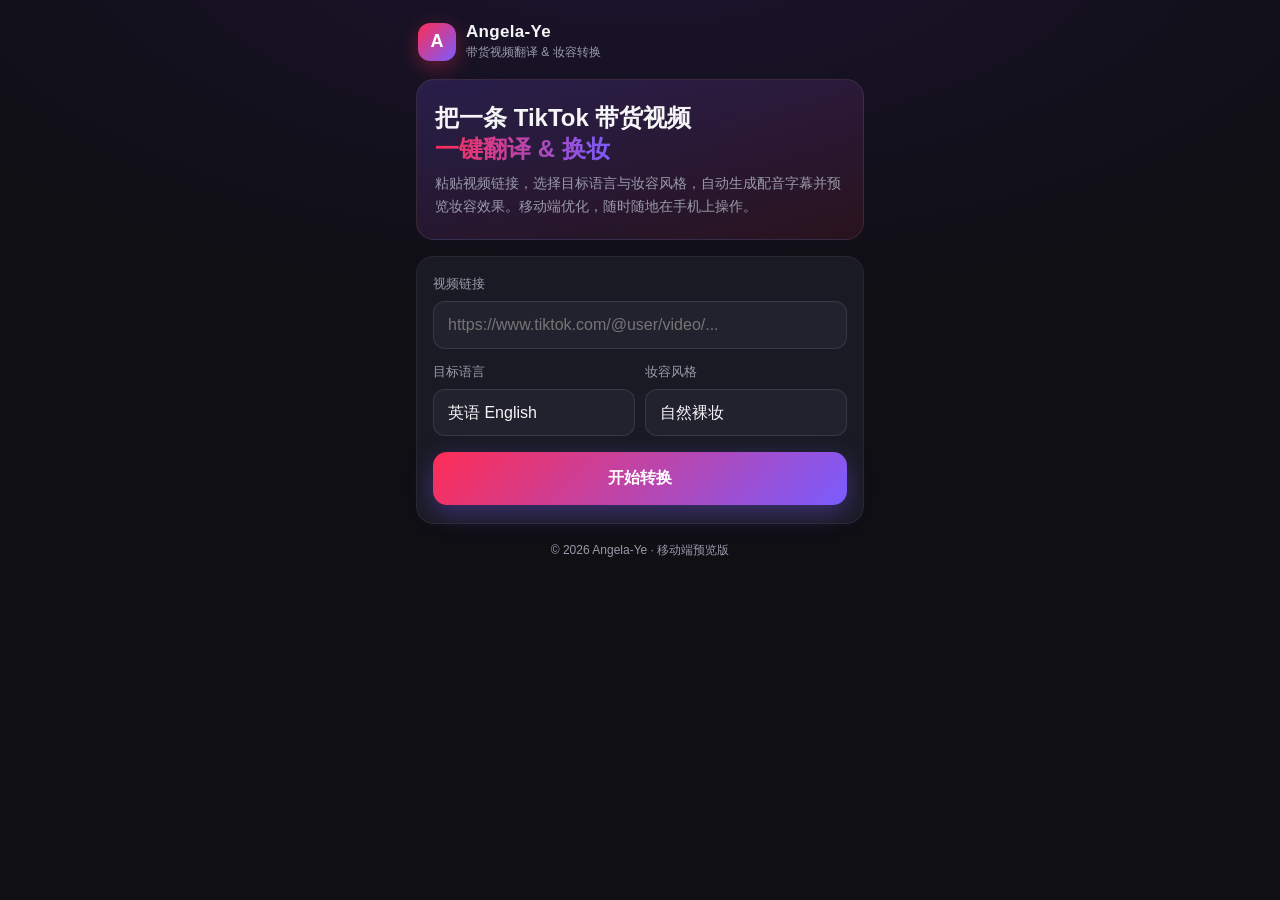
==== index.html @ 17f25f30 "Add mobile-first responsive web page for Angela-Ye Co-authored-by: Angela0922 <Angela0922@users.nore" ====
<!DOCTYPE html>
<html lang="zh-CN">
<head>
  <meta charset="UTF-8" />
  <meta name="viewport" content="width=device-width, initial-scale=1.0, viewport-fit=cover" />
  <meta name="theme-color" content="#0f0f14" />
  <title>Angela-Ye · 带货视频翻译 & 妆容转换</title>
  <style>
    :root {
      --bg: #0f0f14;
      --card: #1a1a24;
      --card-2: #22222f;
      --text: #f5f5f7;
      --muted: #9a9aab;
      --brand: #ff2d55;
      --brand-2: #7a5cff;
      --ok: #2ecc71;
      --radius: 18px;
    }
    * { box-sizing: border-box; -webkit-tap-highlight-color: transparent; }
    html, body { margin: 0; padding: 0; }
    body {
      font-family: -apple-system, BlinkMacSystemFont, "Segoe UI", "PingFang SC",
        "Hiragino Sans GB", "Microsoft YaHei", Roboto, Helvetica, Arial, sans-serif;
      background: radial-gradient(120% 80% at 50% -10%, #1d1430 0%, var(--bg) 55%);
      color: var(--text);
      min-height: 100dvh;
      -webkit-font-smoothing: antialiased;
    }
    .app {
      max-width: 480px;
      margin: 0 auto;
      padding: max(16px, env(safe-area-inset-top)) 16px calc(24px + env(safe-area-inset-bottom));
    }
    header.brand {
      display: flex;
      align-items: center;
      gap: 10px;
      padding: 6px 2px 18px;
    }
    .logo {
      width: 38px; height: 38px;
      border-radius: 12px;
      display: grid; place-items: center;
      font-weight: 800; font-size: 18px;
      color: #fff;
      background: linear-gradient(135deg, var(--brand), var(--brand-2));
      box-shadow: 0 6px 20px rgba(255,45,85,.35);
    }
    .brand h1 { font-size: 17px; margin: 0; letter-spacing: .3px; }
    .brand p { margin: 2px 0 0; font-size: 12px; color: var(--muted); }

    .hero {
      background: linear-gradient(160deg, rgba(122,92,255,.18), rgba(255,45,85,.10));
      border: 1px solid rgba(255,255,255,.08);
      border-radius: var(--radius);
      padding: 22px 18px;
      margin-bottom: 16px;
    }
    .hero h2 { font-size: 24px; line-height: 1.3; margin: 0 0 8px; }
    .hero h2 span { background: linear-gradient(90deg, var(--brand), var(--brand-2)); -webkit-background-clip: text; background-clip: text; color: transparent; }
    .hero p { margin: 0; color: var(--muted); font-size: 14px; line-height: 1.6; }

    .card {
      background: var(--card);
      border: 1px solid rgba(255,255,255,.06);
      border-radius: var(--radius);
      padding: 18px 16px;
      margin-bottom: 14px;
    }
    label { display: block; font-size: 13px; color: var(--muted); margin: 0 0 8px; }
    input[type="url"], select {
      width: 100%;
      background: var(--card-2);
      border: 1px solid rgba(255,255,255,.10);
      color: var(--text);
      border-radius: 12px;
      padding: 14px 14px;
      font-size: 16px; /* >=16px avoids iOS zoom-on-focus */
      outline: none;
      appearance: none;
    }
    input:focus, select:focus { border-color: var(--brand-2); }
    .row { display: flex; gap: 10px; margin-top: 14px; }
    .row > div { flex: 1; }

    button.cta {
      width: 100%;
      margin-top: 16px;
      border: none;
      border-radius: 14px;
      padding: 16px;
      font-size: 16px;
      font-weight: 700;
      color: #fff;
      background: linear-gradient(135deg, var(--brand), var(--brand-2));
      box-shadow: 0 8px 24px rgba(122,92,255,.35);
      cursor: pointer;
      transition: transform .08s ease, opacity .2s;
    }
    button.cta:active { transform: scale(.98); }
    button.cta:disabled { opacity: .6; cursor: not-allowed; }

    .result { display: none; }
    .result.show { display: block; animation: fade .35s ease; }
    @keyframes fade { from { opacity: 0; transform: translateY(6px); } to { opacity: 1; transform: none; } }

    .progress {
      height: 8px; border-radius: 8px; background: var(--card-2); overflow: hidden; margin: 4px 0 14px;
    }
    .progress > i { display: block; height: 100%; width: 0%; background: linear-gradient(90deg, var(--brand), var(--brand-2)); transition: width .2s; }

    .steps { list-style: none; margin: 0; padding: 0; }
    .steps li {
      display: flex; align-items: center; gap: 10px;
      padding: 10px 0; font-size: 14px; color: var(--muted);
      border-bottom: 1px solid rgba(255,255,255,.05);
    }
    .steps li:last-child { border-bottom: none; }
    .steps li .dot { width: 20px; height: 20px; border-radius: 50%; border: 2px solid var(--muted); flex: 0 0 auto; display: grid; place-items: center; font-size: 12px; }
    .steps li.done { color: var(--text); }
    .steps li.done .dot { border-color: var(--ok); background: var(--ok); color: #0f0f14; }

    .out {
      margin-top: 14px; background: var(--card-2); border-radius: 12px; padding: 14px;
      font-size: 14px; line-height: 1.7;
    }
    .out .lang-badge { display: inline-block; font-size: 12px; color: var(--brand-2); background: rgba(122,92,255,.15); padding: 2px 8px; border-radius: 999px; margin-bottom: 8px; }
    footer { text-align: center; color: var(--muted); font-size: 12px; margin-top: 18px; }
  </style>
</head>
<body>
  <main class="app">
    <header class="brand">
      <div class="logo">A</div>
      <div>
        <h1>Angela-Ye</h1>
        <p>带货视频翻译 &amp; 妆容转换</p>
      </div>
    </header>

    <section class="hero">
      <h2>把一条 TikTok 带货视频<br /><span>一键翻译 &amp; 换妆</span></h2>
      <p>粘贴视频链接，选择目标语言与妆容风格，自动生成配音字幕并预览妆容效果。移动端优化，随时随地在手机上操作。</p>
    </section>

    <section class="card">
      <label for="videoUrl">视频链接</label>
      <input id="videoUrl" type="url" inputmode="url" placeholder="https://www.tiktok.com/@user/video/..." />
      <div class="row">
        <div>
          <label for="lang">目标语言</label>
          <select id="lang">
            <option value="英语">英语 English</option>
            <option value="日语">日语 日本語</option>
            <option value="韩语">韩语 한국어</option>
            <option value="西班牙语">西班牙语 Español</option>
          </select>
        </div>
        <div>
          <label for="style">妆容风格</label>
          <select id="style">
            <option value="自然裸妆">自然裸妆</option>
            <option value="韩系清透">韩系清透</option>
            <option value="欧美浓妆">欧美浓妆</option>
            <option value="国风红唇">国风红唇</option>
          </select>
        </div>
      </div>
      <button class="cta" id="startBtn">开始转换</button>
    </section>

    <section class="card result" id="result">
      <div class="progress"><i id="bar"></i></div>
      <ul class="steps" id="steps">
        <li data-step><span class="dot"></span>提取音频与人脸</li>
        <li data-step><span class="dot"></span>语音识别与翻译</li>
        <li data-step><span class="dot"></span>生成目标语言配音字幕</li>
        <li data-step><span class="dot"></span>应用妆容转换并合成</li>
      </ul>
      <div class="out" id="out"></div>
    </section>

    <footer>© 2026 Angela-Ye · 移动端预览版</footer>
  </main>

  <script>
    const $ = (id) => document.getElementById(id);
    const startBtn = $("startBtn");
    const result = $("result");
    const steps = [...document.querySelectorAll("[data-step]")];
    const bar = $("bar");
    const out = $("out");

    function reset() {
      result.classList.remove("show");
      steps.forEach((s) => s.classList.remove("done"));
      bar.style.width = "0%";
      out.innerHTML = "";
    }

    startBtn.addEventListener("click", async () => {
      const url = $("videoUrl").value.trim() || "https://www.tiktok.com/@demo/video/123";
      const lang = $("lang").value;
      const style = $("style").value;

      reset();
      startBtn.disabled = true;
      startBtn.textContent = "转换中…";
      result.classList.add("show");

      for (let i = 0; i < steps.length; i++) {
        await new Promise((r) => setTimeout(r, 650));
        steps[i].classList.add("done");
        bar.style.width = Math.round(((i + 1) / steps.length) * 100) + "%";
      }

      out.innerHTML =
        '<span class="lang-badge">' + lang + " · " + style + "</span>" +
        "<div><strong>字幕预览：</strong>Hi everyone! Today I'm sharing my must-have beauty pick — swipe up to grab it now!</div>" +
        '<div style="margin-top:8px;color:var(--muted)">源链接：' + url + "</div>" +
        '<div style="margin-top:8px;color:var(--ok)">✓ 转换完成，可导出竖版 9:16 成片</div>';

      startBtn.disabled = false;
      startBtn.textContent = "重新转换";
    });
  </script>
</body>
</html>
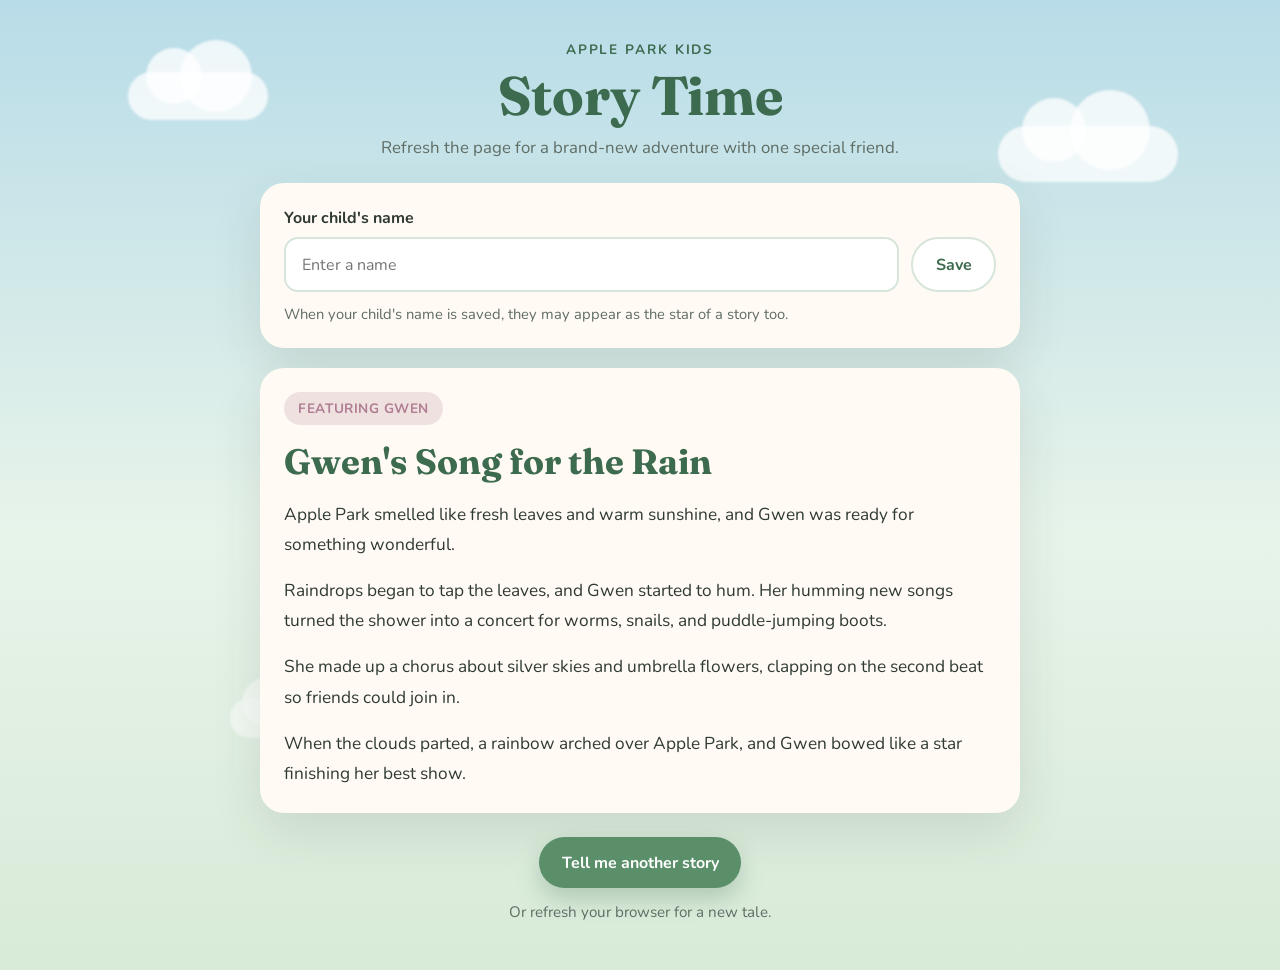
==== commit ab5f2261: "Add Apple Park Kids random story generator website Build a single-page site that generates a fresh s" ====
--- a/index.html
+++ b/index.html
@@ -1,229 +1,49 @@
 <!DOCTYPE html>
-<html lang="zh-CN">
+<html lang="en">
 <head>
-  <meta charset="UTF-8" />
-  <meta name="viewport" content="width=device-width, initial-scale=1.0, viewport-fit=cover" />
-  <meta name="theme-color" content="#0f0f14" />
-  <title>Angela-Ye · 带货视频翻译 & 妆容转换</title>
-  <style>
-    :root {
-      --bg: #0f0f14;
-      --card: #1a1a24;
-      --card-2: #22222f;
-      --text: #f5f5f7;
-      --muted: #9a9aab;
-      --brand: #ff2d55;
-      --brand-2: #7a5cff;
-      --ok: #2ecc71;
-      --radius: 18px;
-    }
-    * { box-sizing: border-box; -webkit-tap-highlight-color: transparent; }
-    html, body { margin: 0; padding: 0; }
-    body {
-      font-family: -apple-system, BlinkMacSystemFont, "Segoe UI", "PingFang SC",
-        "Hiragino Sans GB", "Microsoft YaHei", Roboto, Helvetica, Arial, sans-serif;
-      background: radial-gradient(120% 80% at 50% -10%, #1d1430 0%, var(--bg) 55%);
-      color: var(--text);
-      min-height: 100dvh;
-      -webkit-font-smoothing: antialiased;
-    }
-    .app {
-      max-width: 480px;
-      margin: 0 auto;
-      padding: max(16px, env(safe-area-inset-top)) 16px calc(24px + env(safe-area-inset-bottom));
-    }
-    header.brand {
-      display: flex;
-      align-items: center;
-      gap: 10px;
-      padding: 6px 2px 18px;
-    }
-    .logo {
-      width: 38px; height: 38px;
-      border-radius: 12px;
-      display: grid; place-items: center;
-      font-weight: 800; font-size: 18px;
-      color: #fff;
-      background: linear-gradient(135deg, var(--brand), var(--brand-2));
-      box-shadow: 0 6px 20px rgba(255,45,85,.35);
-    }
-    .brand h1 { font-size: 17px; margin: 0; letter-spacing: .3px; }
-    .brand p { margin: 2px 0 0; font-size: 12px; color: var(--muted); }
-
-    .hero {
-      background: linear-gradient(160deg, rgba(122,92,255,.18), rgba(255,45,85,.10));
-      border: 1px solid rgba(255,255,255,.08);
-      border-radius: var(--radius);
-      padding: 22px 18px;
-      margin-bottom: 16px;
-    }
-    .hero h2 { font-size: 24px; line-height: 1.3; margin: 0 0 8px; }
-    .hero h2 span { background: linear-gradient(90deg, var(--brand), var(--brand-2)); -webkit-background-clip: text; background-clip: text; color: transparent; }
-    .hero p { margin: 0; color: var(--muted); font-size: 14px; line-height: 1.6; }
-
-    .card {
-      background: var(--card);
-      border: 1px solid rgba(255,255,255,.06);
-      border-radius: var(--radius);
-      padding: 18px 16px;
-      margin-bottom: 14px;
-    }
-    label { display: block; font-size: 13px; color: var(--muted); margin: 0 0 8px; }
-    input[type="url"], select {
-      width: 100%;
-      background: var(--card-2);
-      border: 1px solid rgba(255,255,255,.10);
-      color: var(--text);
-      border-radius: 12px;
-      padding: 14px 14px;
-      font-size: 16px; /* >=16px avoids iOS zoom-on-focus */
-      outline: none;
-      appearance: none;
-    }
-    input:focus, select:focus { border-color: var(--brand-2); }
-    .row { display: flex; gap: 10px; margin-top: 14px; }
-    .row > div { flex: 1; }
-
-    button.cta {
-      width: 100%;
-      margin-top: 16px;
-      border: none;
-      border-radius: 14px;
-      padding: 16px;
-      font-size: 16px;
-      font-weight: 700;
-      color: #fff;
-      background: linear-gradient(135deg, var(--brand), var(--brand-2));
-      box-shadow: 0 8px 24px rgba(122,92,255,.35);
-      cursor: pointer;
-      transition: transform .08s ease, opacity .2s;
-    }
-    button.cta:active { transform: scale(.98); }
-    button.cta:disabled { opacity: .6; cursor: not-allowed; }
-
-    .result { display: none; }
-    .result.show { display: block; animation: fade .35s ease; }
-    @keyframes fade { from { opacity: 0; transform: translateY(6px); } to { opacity: 1; transform: none; } }
-
-    .progress {
-      height: 8px; border-radius: 8px; background: var(--card-2); overflow: hidden; margin: 4px 0 14px;
-    }
-    .progress > i { display: block; height: 100%; width: 0%; background: linear-gradient(90deg, var(--brand), var(--brand-2)); transition: width .2s; }
-
-    .steps { list-style: none; margin: 0; padding: 0; }
-    .steps li {
-      display: flex; align-items: center; gap: 10px;
-      padding: 10px 0; font-size: 14px; color: var(--muted);
-      border-bottom: 1px solid rgba(255,255,255,.05);
-    }
-    .steps li:last-child { border-bottom: none; }
-    .steps li .dot { width: 20px; height: 20px; border-radius: 50%; border: 2px solid var(--muted); flex: 0 0 auto; display: grid; place-items: center; font-size: 12px; }
-    .steps li.done { color: var(--text); }
-    .steps li.done .dot { border-color: var(--ok); background: var(--ok); color: #0f0f14; }
-
-    .out {
-      margin-top: 14px; background: var(--card-2); border-radius: 12px; padding: 14px;
-      font-size: 14px; line-height: 1.7;
-    }
-    .out .lang-badge { display: inline-block; font-size: 12px; color: var(--brand-2); background: rgba(122,92,255,.15); padding: 2px 8px; border-radius: 999px; margin-bottom: 8px; }
-    footer { text-align: center; color: var(--muted); font-size: 12px; margin-top: 18px; }
-  </style>
+  <meta charset="UTF-8">
+  <meta name="viewport" content="width=device-width, initial-scale=1.0">
+  <title>Apple Park Story Time</title>
+  <link rel="preconnect" href="https://fonts.googleapis.com">
+  <link rel="preconnect" href="https://fonts.gstatic.com" crossorigin>
+  <link href="https://fonts.googleapis.com/css2?family=Fraunces:opsz,wght@9..144,500;9..144,700&family=Nunito:wght@400;600;700&display=swap" rel="stylesheet">
+  <link rel="stylesheet" href="styles.css">
 </head>
 <body>
-  <main class="app">
-    <header class="brand">
-      <div class="logo">A</div>
-      <div>
-        <h1>Angela-Ye</h1>
-        <p>带货视频翻译 &amp; 妆容转换</p>
-      </div>
+  <div class="sky">
+    <div class="cloud cloud-1"></div>
+    <div class="cloud cloud-2"></div>
+    <div class="cloud cloud-3"></div>
+  </div>
+
+  <main class="page">
+    <header class="hero">
+      <p class="eyebrow">Apple Park Kids</p>
+      <h1>Story Time</h1>
+      <p class="subtitle">Refresh the page for a brand-new adventure with one special friend.</p>
     </header>
 
-    <section class="hero">
-      <h2>把一条 TikTok 带货视频<br /><span>一键翻译 &amp; 换妆</span></h2>
-      <p>粘贴视频链接，选择目标语言与妆容风格，自动生成配音字幕并预览妆容效果。移动端优化，随时随地在手机上操作。</p>
+    <section class="settings card">
+      <label for="child-name">Your child's name</label>
+      <div class="name-row">
+        <input id="child-name" type="text" placeholder="Enter a name" maxlength="24" autocomplete="off">
+        <button id="save-name" type="button">Save</button>
+      </div>
+      <p class="hint">When your child's name is saved, they may appear as the star of a story too.</p>
     </section>
 
-    <section class="card">
-      <label for="videoUrl">视频链接</label>
-      <input id="videoUrl" type="url" inputmode="url" placeholder="https://www.tiktok.com/@user/video/..." />
-      <div class="row">
-        <div>
-          <label for="lang">目标语言</label>
-          <select id="lang">
-            <option value="英语">英语 English</option>
-            <option value="日语">日语 日本語</option>
-            <option value="韩语">韩语 한국어</option>
-            <option value="西班牙语">西班牙语 Español</option>
-          </select>
-        </div>
-        <div>
-          <label for="style">妆容风格</label>
-          <select id="style">
-            <option value="自然裸妆">自然裸妆</option>
-            <option value="韩系清透">韩系清透</option>
-            <option value="欧美浓妆">欧美浓妆</option>
-            <option value="国风红唇">国风红唇</option>
-          </select>
-        </div>
-      </div>
-      <button class="cta" id="startBtn">开始转换</button>
-    </section>
+    <article id="story-card" class="card story-card" aria-live="polite">
+      <div class="character-badge" id="character-badge"></div>
+      <h2 id="story-title"></h2>
+      <div id="story-body" class="story-body"></div>
+    </article>
 
-    <section class="card result" id="result">
-      <div class="progress"><i id="bar"></i></div>
-      <ul class="steps" id="steps">
-        <li data-step><span class="dot"></span>提取音频与人脸</li>
-        <li data-step><span class="dot"></span>语音识别与翻译</li>
-        <li data-step><span class="dot"></span>生成目标语言配音字幕</li>
-        <li data-step><span class="dot"></span>应用妆容转换并合成</li>
-      </ul>
-      <div class="out" id="out"></div>
-    </section>
-
-    <footer>© 2026 Angela-Ye · 移动端预览版</footer>
+    <footer class="footer">
+      <button id="refresh-btn" type="button">Tell me another story</button>
+      <p class="footer-note">Or refresh your browser for a new tale.</p>
+    </footer>
   </main>
 
-  <script>
-    const $ = (id) => document.getElementById(id);
-    const startBtn = $("startBtn");
-    const result = $("result");
-    const steps = [...document.querySelectorAll("[data-step]")];
-    const bar = $("bar");
-    const out = $("out");
-
-    function reset() {
-      result.classList.remove("show");
-      steps.forEach((s) => s.classList.remove("done"));
-      bar.style.width = "0%";
-      out.innerHTML = "";
-    }
-
-    startBtn.addEventListener("click", async () => {
-      const url = $("videoUrl").value.trim() || "https://www.tiktok.com/@demo/video/123";
-      const lang = $("lang").value;
-      const style = $("style").value;
-
-      reset();
-      startBtn.disabled = true;
-      startBtn.textContent = "转换中…";
-      result.classList.add("show");
-
-      for (let i = 0; i < steps.length; i++) {
-        await new Promise((r) => setTimeout(r, 650));
-        steps[i].classList.add("done");
-        bar.style.width = Math.round(((i + 1) / steps.length) * 100) + "%";
-      }
-
-      out.innerHTML =
-        '<span class="lang-badge">' + lang + " · " + style + "</span>" +
-        "<div><strong>字幕预览：</strong>Hi everyone! Today I'm sharing my must-have beauty pick — swipe up to grab it now!</div>" +
-        '<div style="margin-top:8px;color:var(--muted)">源链接：' + url + "</div>" +
-        '<div style="margin-top:8px;color:var(--ok)">✓ 转换完成，可导出竖版 9:16 成片</div>';
-
-      startBtn.disabled = false;
-      startBtn.textContent = "重新转换";
-    });
-  </script>
+  <script src="story.js"></script>
 </body>
 </html>
--- a/styles.css
+++ b/styles.css
@@ -0,0 +1,290 @@
+:root {
+  --sky-top: #b8dce8;
+  --sky-bottom: #e8f4ea;
+  --leaf: #5a8f6a;
+  --leaf-dark: #3d6b4f;
+  --cream: #fffaf3;
+  --ink: #2f3a33;
+  --muted: #5f6d64;
+  --accent: #d4847f;
+  --accent-soft: #f3ddd9;
+  --card-shadow: 0 18px 50px rgba(47, 58, 51, 0.12);
+  --radius: 24px;
+}
+
+* {
+  box-sizing: border-box;
+}
+
+body {
+  margin: 0;
+  min-height: 100vh;
+  font-family: "Nunito", system-ui, sans-serif;
+  color: var(--ink);
+  background: linear-gradient(180deg, var(--sky-top) 0%, var(--sky-bottom) 55%, #d8ead8 100%);
+}
+
+.sky {
+  position: fixed;
+  inset: 0;
+  pointer-events: none;
+  overflow: hidden;
+}
+
+.cloud {
+  position: absolute;
+  background: rgba(255, 255, 255, 0.75);
+  border-radius: 999px;
+  filter: blur(1px);
+}
+
+.cloud::before,
+.cloud::after {
+  content: "";
+  position: absolute;
+  background: inherit;
+  border-radius: 50%;
+}
+
+.cloud-1 {
+  width: 140px;
+  height: 48px;
+  top: 8%;
+  left: 10%;
+}
+
+.cloud-1::before {
+  width: 56px;
+  height: 56px;
+  top: -24px;
+  left: 18px;
+}
+
+.cloud-1::after {
+  width: 72px;
+  height: 72px;
+  top: -32px;
+  right: 16px;
+}
+
+.cloud-2 {
+  width: 180px;
+  height: 56px;
+  top: 14%;
+  right: 8%;
+}
+
+.cloud-2::before {
+  width: 64px;
+  height: 64px;
+  top: -28px;
+  left: 24px;
+}
+
+.cloud-2::after {
+  width: 80px;
+  height: 80px;
+  top: -36px;
+  right: 28px;
+}
+
+.cloud-3 {
+  width: 120px;
+  height: 40px;
+  bottom: 18%;
+  left: 18%;
+  opacity: 0.7;
+}
+
+.cloud-3::before {
+  width: 48px;
+  height: 48px;
+  top: -20px;
+  left: 12px;
+}
+
+.cloud-3::after {
+  width: 60px;
+  height: 60px;
+  top: -26px;
+  right: 10px;
+}
+
+.page {
+  position: relative;
+  z-index: 1;
+  width: min(760px, calc(100% - 2rem));
+  margin: 0 auto;
+  padding: 2.5rem 0 3rem;
+}
+
+.hero {
+  text-align: center;
+  margin-bottom: 1.5rem;
+}
+
+.eyebrow {
+  margin: 0 0 0.5rem;
+  font-size: 0.85rem;
+  font-weight: 700;
+  letter-spacing: 0.14em;
+  text-transform: uppercase;
+  color: var(--leaf-dark);
+}
+
+h1 {
+  margin: 0;
+  font-family: "Fraunces", Georgia, serif;
+  font-size: clamp(2.4rem, 6vw, 3.4rem);
+  line-height: 1.05;
+  color: var(--leaf-dark);
+}
+
+.subtitle {
+  margin: 0.75rem auto 0;
+  max-width: 34rem;
+  color: var(--muted);
+  font-size: 1.05rem;
+}
+
+.card {
+  background: var(--cream);
+  border-radius: var(--radius);
+  box-shadow: var(--card-shadow);
+  padding: 1.5rem;
+}
+
+.settings {
+  margin-bottom: 1.25rem;
+}
+
+.settings label {
+  display: block;
+  font-weight: 700;
+  margin-bottom: 0.5rem;
+}
+
+.name-row {
+  display: flex;
+  gap: 0.75rem;
+}
+
+input[type="text"] {
+  flex: 1;
+  border: 2px solid #d7e5da;
+  border-radius: 14px;
+  padding: 0.8rem 1rem;
+  font: inherit;
+  background: #fff;
+  color: var(--ink);
+}
+
+input[type="text"]:focus {
+  outline: 3px solid rgba(90, 143, 106, 0.25);
+  border-color: var(--leaf);
+}
+
+.hint {
+  margin: 0.75rem 0 0;
+  font-size: 0.92rem;
+  color: var(--muted);
+}
+
+.story-card {
+  animation: fadeUp 0.7s ease;
+}
+
+@keyframes fadeUp {
+  from {
+    opacity: 0;
+    transform: translateY(16px);
+  }
+  to {
+    opacity: 1;
+    transform: translateY(0);
+  }
+}
+
+.character-badge {
+  display: inline-block;
+  padding: 0.45rem 0.9rem;
+  border-radius: 999px;
+  background: var(--accent-soft);
+  color: #8b4f4a;
+  font-size: 0.85rem;
+  font-weight: 700;
+  letter-spacing: 0.04em;
+  text-transform: uppercase;
+  margin-bottom: 1rem;
+}
+
+#story-title {
+  margin: 0 0 1rem;
+  font-family: "Fraunces", Georgia, serif;
+  font-size: clamp(1.6rem, 4vw, 2.2rem);
+  line-height: 1.2;
+  color: var(--leaf-dark);
+}
+
+.story-body p {
+  margin: 0 0 1rem;
+  font-size: 1.08rem;
+  line-height: 1.75;
+  color: var(--ink);
+}
+
+.story-body p:last-child {
+  margin-bottom: 0;
+}
+
+.footer {
+  text-align: center;
+  margin-top: 1.5rem;
+}
+
+button {
+  border: none;
+  border-radius: 999px;
+  padding: 0.9rem 1.4rem;
+  font: inherit;
+  font-weight: 700;
+  cursor: pointer;
+  transition: transform 0.15s ease, box-shadow 0.15s ease;
+}
+
+#save-name {
+  background: #fff;
+  color: var(--leaf-dark);
+  border: 2px solid #d7e5da;
+}
+
+#refresh-btn {
+  background: var(--leaf);
+  color: #fff;
+  box-shadow: 0 10px 24px rgba(61, 107, 79, 0.28);
+}
+
+button:hover {
+  transform: translateY(-1px);
+}
+
+button:active {
+  transform: translateY(0);
+}
+
+.footer-note {
+  margin: 0.85rem 0 0;
+  color: var(--muted);
+  font-size: 0.95rem;
+}
+
+@media (max-width: 560px) {
+  .name-row {
+    flex-direction: column;
+  }
+
+  .page {
+    width: min(760px, calc(100% - 1.25rem));
+    padding-top: 1.5rem;
+  }
+}
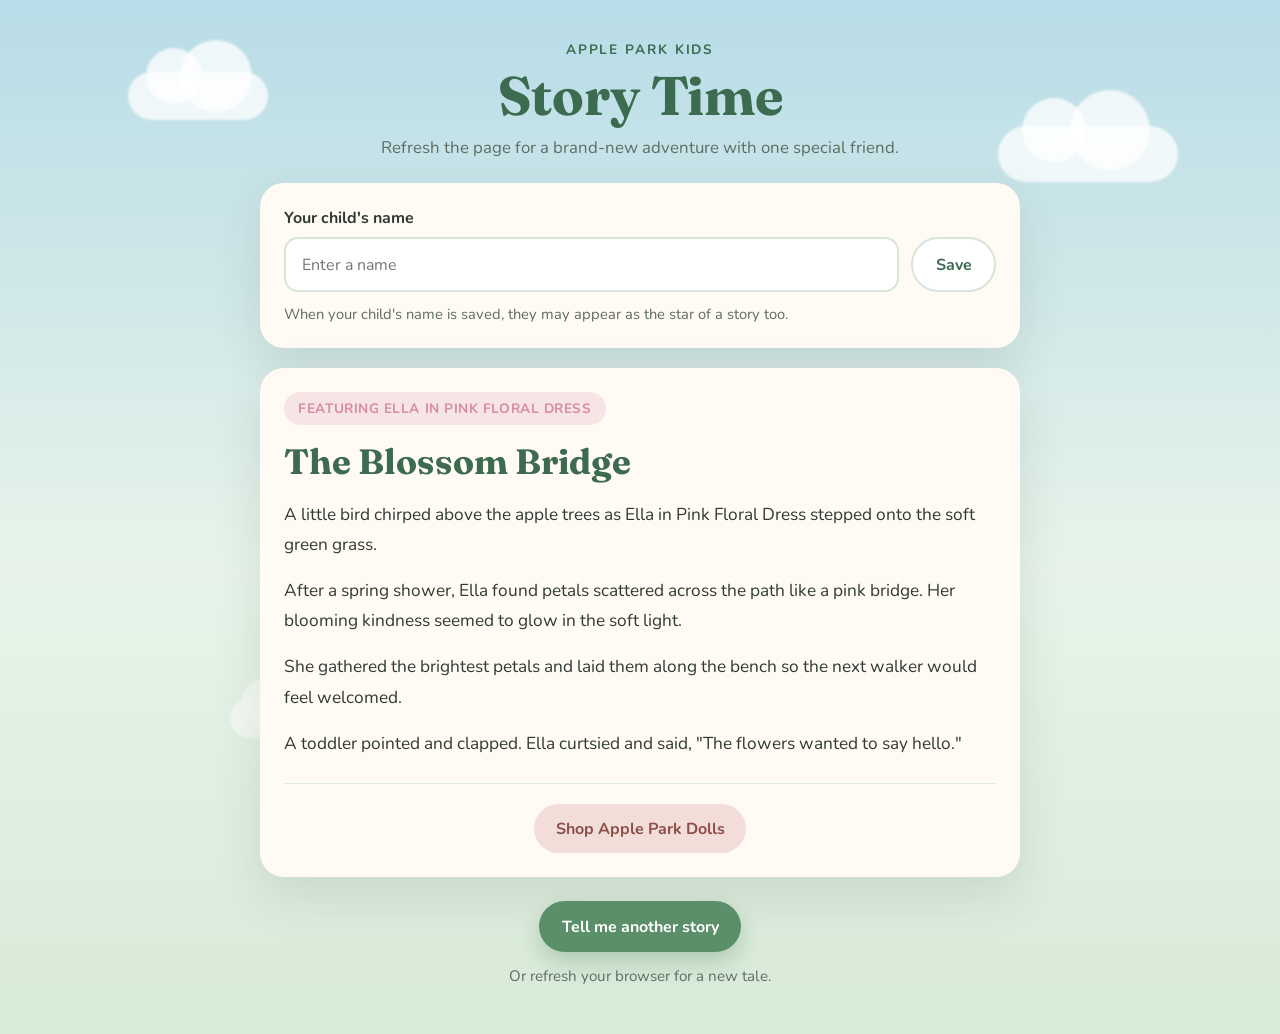
==== commit 28f3f88e: "Add Apple Park dolls shop link at end of each story Co-authored-by: Angela0922 <Angela0922@users.nor" ====
--- a/index.html
+++ b/index.html
@@ -36,6 +36,15 @@
       <div class="character-badge" id="character-badge"></div>
       <h2 id="story-title"></h2>
       <div id="story-body" class="story-body"></div>
+      <div class="story-shop">
+        <a
+          href="https://appleparkkids.com/?srsltid=AfmBOoqR38m2IW-x5I55hVAITCQpHzu-LRYU1S2SLIgJCenwOf2YPJiV"
+          target="_blank"
+          rel="noopener noreferrer"
+        >
+          Shop Apple Park Dolls
+        </a>
+      </div>
     </article>
 
     <footer class="footer">
--- a/styles.css
+++ b/styles.css
@@ -237,6 +237,29 @@
   margin-bottom: 0;
 }
 
+.story-shop {
+  margin-top: 1.5rem;
+  padding-top: 1.25rem;
+  border-top: 1px solid #e4ece6;
+  text-align: center;
+}
+
+.story-shop a {
+  display: inline-block;
+  padding: 0.85rem 1.35rem;
+  border-radius: 999px;
+  background: var(--accent-soft);
+  color: #8b4f4a;
+  font-weight: 700;
+  text-decoration: none;
+  transition: transform 0.15s ease, box-shadow 0.15s ease;
+}
+
+.story-shop a:hover {
+  transform: translateY(-1px);
+  box-shadow: 0 8px 20px rgba(212, 132, 127, 0.25);
+}
+
 .footer {
   text-align: center;
   margin-top: 1.5rem;
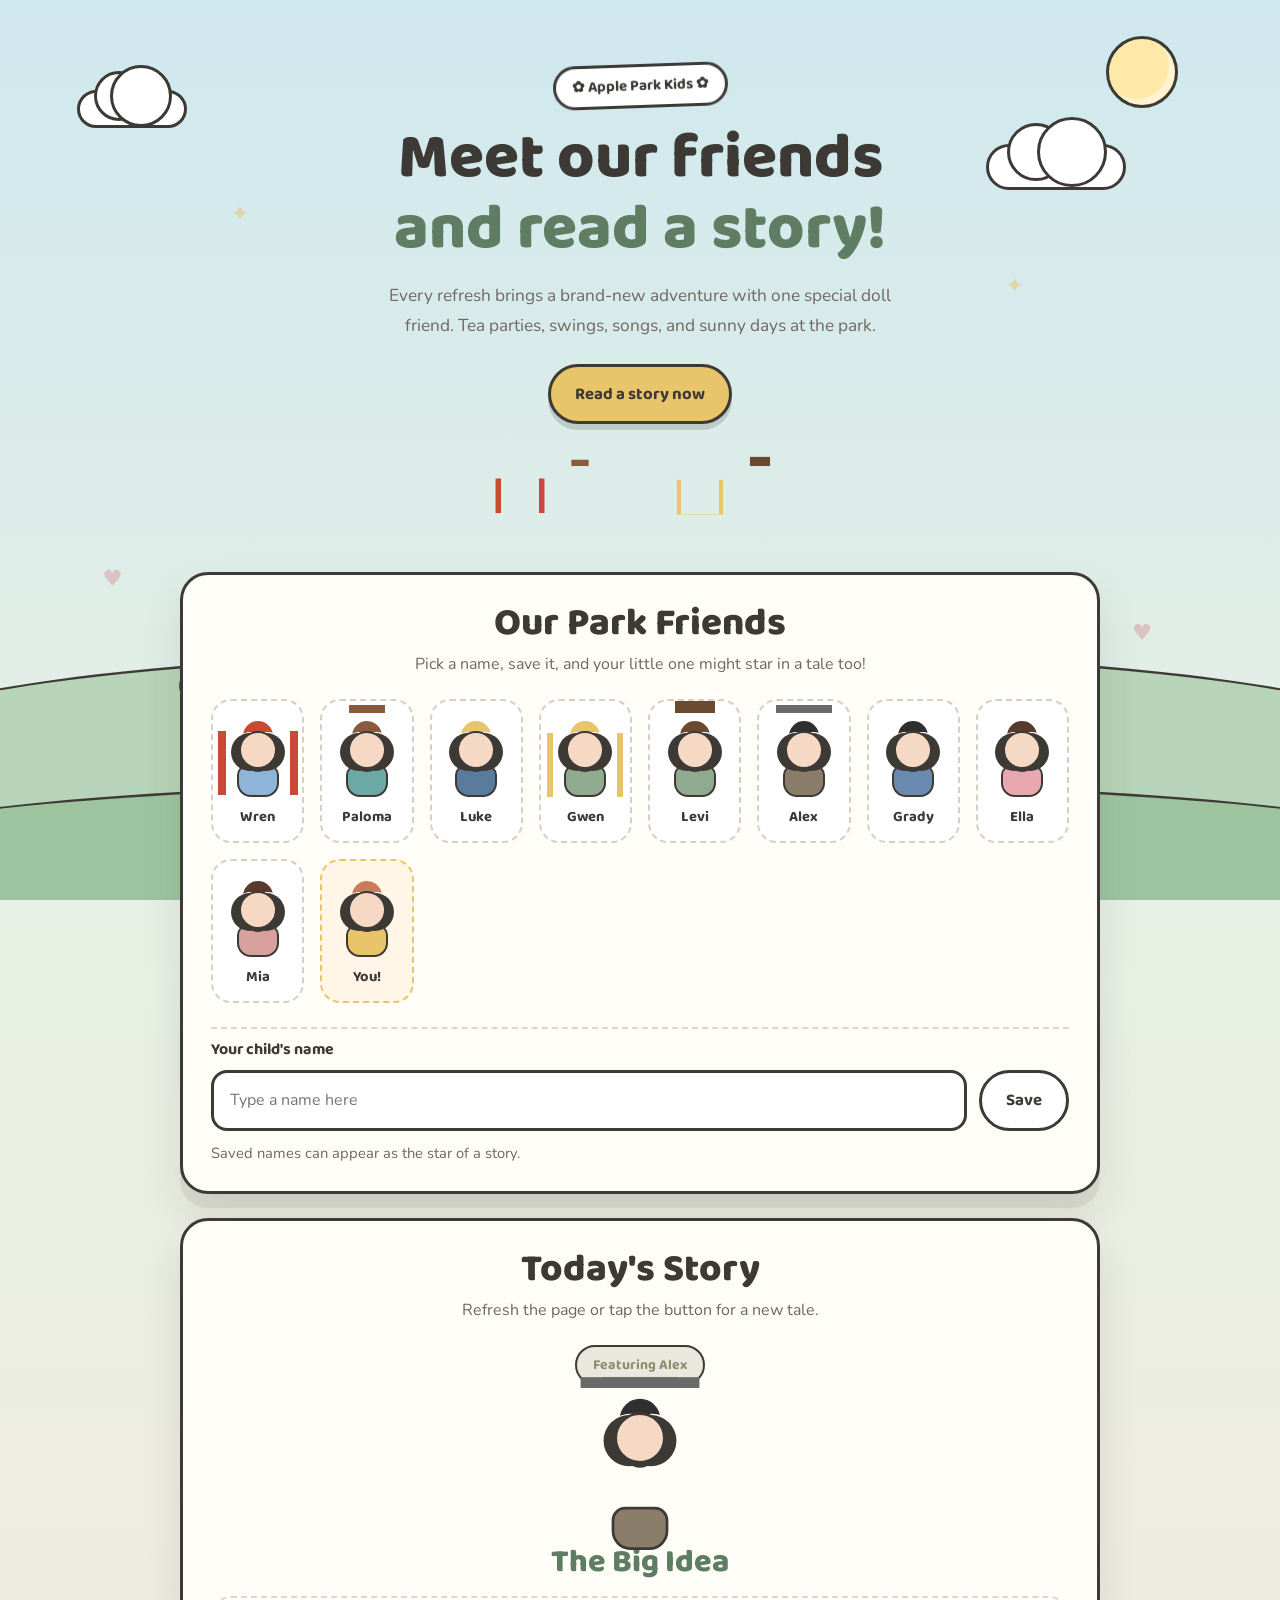
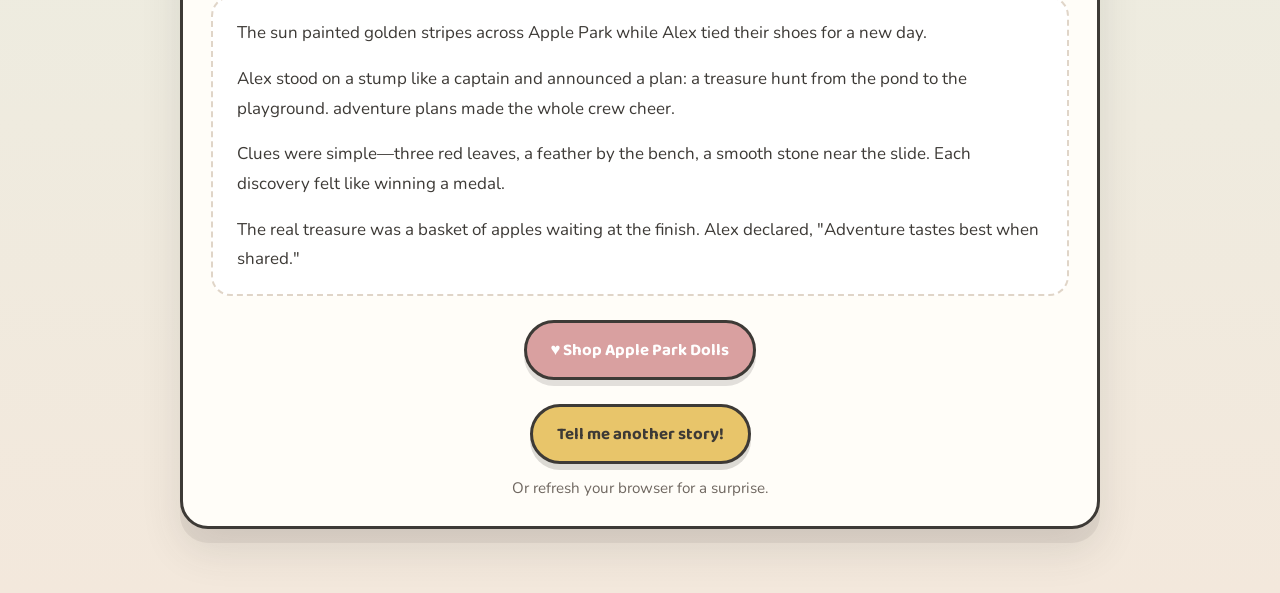
==== commit ed457bba: "Redesign site as cartoon-style Apple Park landing page Add playful hero, character grid with CSS dol" ====
--- a/index.html
+++ b/index.html
@@ -3,54 +3,133 @@
 <head>
   <meta charset="UTF-8">
   <meta name="viewport" content="width=device-width, initial-scale=1.0">
-  <title>Apple Park Story Time</title>
+  <title>Apple Park Kids — Story Time</title>
   <link rel="preconnect" href="https://fonts.googleapis.com">
   <link rel="preconnect" href="https://fonts.gstatic.com" crossorigin>
-  <link href="https://fonts.googleapis.com/css2?family=Fraunces:opsz,wght@9..144,500;9..144,700&family=Nunito:wght@400;600;700&display=swap" rel="stylesheet">
+  <link href="https://fonts.googleapis.com/css2?family=Baloo+2:wght@500;600;700;800&family=Nunito:wght@400;600;700&display=swap" rel="stylesheet">
   <link rel="stylesheet" href="styles.css">
 </head>
 <body>
-  <div class="sky">
+  <div class="bg-scene" aria-hidden="true">
+    <div class="sun"></div>
+    <div class="hill hill-back"></div>
+    <div class="hill hill-front"></div>
     <div class="cloud cloud-1"></div>
     <div class="cloud cloud-2"></div>
     <div class="cloud cloud-3"></div>
+    <div class="doodle doodle-star star-1">✦</div>
+    <div class="doodle doodle-star star-2">✦</div>
+    <div class="doodle doodle-heart heart-1">♥</div>
+    <div class="doodle doodle-heart heart-2">♥</div>
   </div>
 
   <main class="page">
-    <header class="hero">
-      <p class="eyebrow">Apple Park Kids</p>
-      <h1>Story Time</h1>
-      <p class="subtitle">Refresh the page for a brand-new adventure with one special friend.</p>
+    <header class="landing-hero">
+      <div class="hero-badge">✿ Apple Park Kids ✿</div>
+      <h1>Meet our friends<br><span>and read a story!</span></h1>
+      <p class="hero-copy">
+        Every refresh brings a brand-new adventure with one special doll friend.
+        Tea parties, swings, songs, and sunny days at the park.
+      </p>
+      <a class="btn btn-primary hero-cta" href="#story-time">Read a story now</a>
+      <div class="hero-dolls" aria-hidden="true">
+        <div class="mini-doll doll-wren"></div>
+        <div class="mini-doll doll-paloma"></div>
+        <div class="mini-doll doll-luke"></div>
+        <div class="mini-doll doll-gwen"></div>
+        <div class="mini-doll doll-levi"></div>
+      </div>
     </header>
 
-    <section class="settings card">
-      <label for="child-name">Your child's name</label>
-      <div class="name-row">
-        <input id="child-name" type="text" placeholder="Enter a name" maxlength="24" autocomplete="off">
-        <button id="save-name" type="button">Save</button>
+    <section class="friends-section card">
+      <div class="section-head">
+        <h2>Our Park Friends</h2>
+        <p>Pick a name, save it, and your little one might star in a tale too!</p>
       </div>
-      <p class="hint">When your child's name is saved, they may appear as the star of a story too.</p>
+
+      <div class="friends-grid">
+        <div class="friend-card">
+          <div class="doll doll-wren" aria-hidden="true"></div>
+          <span>Wren</span>
+        </div>
+        <div class="friend-card">
+          <div class="doll doll-paloma" aria-hidden="true"></div>
+          <span>Paloma</span>
+        </div>
+        <div class="friend-card">
+          <div class="doll doll-luke" aria-hidden="true"></div>
+          <span>Luke</span>
+        </div>
+        <div class="friend-card">
+          <div class="doll doll-gwen" aria-hidden="true"></div>
+          <span>Gwen</span>
+        </div>
+        <div class="friend-card">
+          <div class="doll doll-levi" aria-hidden="true"></div>
+          <span>Levi</span>
+        </div>
+        <div class="friend-card">
+          <div class="doll doll-alex" aria-hidden="true"></div>
+          <span>Alex</span>
+        </div>
+        <div class="friend-card">
+          <div class="doll doll-grady" aria-hidden="true"></div>
+          <span>Grady</span>
+        </div>
+        <div class="friend-card">
+          <div class="doll doll-ella" aria-hidden="true"></div>
+          <span>Ella</span>
+        </div>
+        <div class="friend-card">
+          <div class="doll doll-mia" aria-hidden="true"></div>
+          <span>Mia</span>
+        </div>
+        <div class="friend-card friend-card-you">
+          <div class="doll doll-you" aria-hidden="true"></div>
+          <span>You!</span>
+        </div>
+      </div>
+
+      <div class="settings">
+        <label for="child-name">Your child's name</label>
+        <div class="name-row">
+          <input id="child-name" type="text" placeholder="Type a name here" maxlength="24" autocomplete="off">
+          <button id="save-name" type="button" class="btn btn-soft">Save</button>
+        </div>
+        <p class="hint">Saved names can appear as the star of a story.</p>
+      </div>
     </section>
 
-    <article id="story-card" class="card story-card" aria-live="polite">
-      <div class="character-badge" id="character-badge"></div>
-      <h2 id="story-title"></h2>
-      <div id="story-body" class="story-body"></div>
-      <div class="story-shop">
-        <a
-          href="https://appleparkkids.com/?srsltid=AfmBOoqR38m2IW-x5I55hVAITCQpHzu-LRYU1S2SLIgJCenwOf2YPJiV"
-          target="_blank"
-          rel="noopener noreferrer"
-        >
-          Shop Apple Park Dolls
-        </a>
+    <section id="story-time" class="story-section card" aria-live="polite">
+      <div class="section-head">
+        <h2>Today's Story</h2>
+        <p>Refresh the page or tap the button for a new tale.</p>
       </div>
-    </article>
 
-    <footer class="footer">
-      <button id="refresh-btn" type="button">Tell me another story</button>
-      <p class="footer-note">Or refresh your browser for a new tale.</p>
-    </footer>
+      <article id="story-card" class="story-card">
+        <div class="character-badge" id="character-badge"></div>
+        <div class="story-doll-wrap">
+          <div id="story-doll" class="doll" aria-hidden="true"></div>
+        </div>
+        <h3 id="story-title"></h3>
+        <div id="story-body" class="story-body"></div>
+        <div class="story-shop">
+          <a
+            href="https://appleparkkids.com/?srsltid=AfmBOoqR38m2IW-x5I55hVAITCQpHzu-LRYU1S2SLIgJCenwOf2YPJiV"
+            target="_blank"
+            rel="noopener noreferrer"
+            class="btn btn-shop"
+          >
+            ♥ Shop Apple Park Dolls
+          </a>
+        </div>
+      </article>
+
+      <footer class="footer">
+        <button id="refresh-btn" type="button" class="btn btn-primary">Tell me another story!</button>
+        <p class="footer-note">Or refresh your browser for a surprise.</p>
+      </footer>
+    </section>
   </main>
 
   <script src="story.js"></script>
--- a/styles.css
+++ b/styles.css
@@ -1,19 +1,27 @@
 :root {
-  --sky-top: #b8dce8;
-  --sky-bottom: #e8f4ea;
-  --leaf: #5a8f6a;
-  --leaf-dark: #3d6b4f;
-  --cream: #fffaf3;
-  --ink: #2f3a33;
-  --muted: #5f6d64;
-  --accent: #d4847f;
-  --accent-soft: #f3ddd9;
-  --card-shadow: 0 18px 50px rgba(47, 58, 51, 0.12);
-  --radius: 24px;
+  --cream: #fff8ef;
+  --paper: #fffdf8;
+  --ink: #3d3a36;
+  --muted: #6f6760;
+  --sage: #8faa8e;
+  --sage-dark: #5f7d62;
+  --teal: #6da9a4;
+  --dusty-rose: #d9a0a0;
+  --rust: #c97b5a;
+  --mustard: #e8c56a;
+  --sky: #cfe8ee;
+  --outline: #3d3a36;
+  --card-shadow: 0 14px 0 rgba(61, 58, 54, 0.08), 0 22px 40px rgba(61, 58, 54, 0.12);
+  --radius: 28px;
+  --stroke: 3px;
 }
 
 * {
   box-sizing: border-box;
+}
+
+html {
+  scroll-behavior: smooth;
 }
 
 body {
@@ -21,21 +29,55 @@
   min-height: 100vh;
   font-family: "Nunito", system-ui, sans-serif;
   color: var(--ink);
-  background: linear-gradient(180deg, var(--sky-top) 0%, var(--sky-bottom) 55%, #d8ead8 100%);
-}
-
-.sky {
+  background: linear-gradient(180deg, var(--sky) 0%, #e8f0e4 42%, #f3e8dc 100%);
+  overflow-x: hidden;
+}
+
+.bg-scene {
   position: fixed;
   inset: 0;
   pointer-events: none;
   overflow: hidden;
 }
 
+.sun {
+  position: absolute;
+  top: 4%;
+  right: 8%;
+  width: 72px;
+  height: 72px;
+  border-radius: 50%;
+  background: #ffe9a8;
+  border: var(--stroke) solid var(--outline);
+  box-shadow: inset -6px -6px 0 rgba(255, 255, 255, 0.45);
+}
+
+.hill {
+  position: absolute;
+  left: -10%;
+  width: 120%;
+  border-radius: 50% 50% 0 0;
+  border: var(--stroke) solid var(--outline);
+  border-bottom: none;
+}
+
+.hill-back {
+  bottom: 8%;
+  height: 180px;
+  background: #b8d4b8;
+}
+
+.hill-front {
+  bottom: 0;
+  height: 120px;
+  background: #9ec49f;
+}
+
 .cloud {
   position: absolute;
-  background: rgba(255, 255, 255, 0.75);
+  background: #fff;
+  border: var(--stroke) solid var(--outline);
   border-radius: 999px;
-  filter: blur(1px);
 }
 
 .cloud::before,
@@ -43,123 +85,383 @@
   content: "";
   position: absolute;
   background: inherit;
+  border: inherit;
   border-radius: 50%;
 }
 
 .cloud-1 {
-  width: 140px;
-  height: 48px;
-  top: 8%;
-  left: 10%;
+  width: 110px;
+  height: 38px;
+  top: 10%;
+  left: 6%;
 }
 
 .cloud-1::before {
+  width: 44px;
+  height: 44px;
+  top: -22px;
+  left: 14px;
+}
+
+.cloud-1::after {
   width: 56px;
   height: 56px;
+  top: -28px;
+  right: 12px;
+}
+
+.cloud-2 {
+  width: 140px;
+  height: 46px;
+  top: 16%;
+  right: 12%;
+}
+
+.cloud-2::before {
+  width: 52px;
+  height: 52px;
   top: -24px;
   left: 18px;
 }
 
-.cloud-1::after {
-  width: 72px;
-  height: 72px;
-  top: -32px;
-  right: 16px;
-}
-
-.cloud-2 {
-  width: 180px;
-  height: 56px;
-  top: 14%;
-  right: 8%;
-}
-
-.cloud-2::before {
+.cloud-2::after {
   width: 64px;
   height: 64px;
-  top: -28px;
-  left: 24px;
-}
-
-.cloud-2::after {
-  width: 80px;
-  height: 80px;
-  top: -36px;
-  right: 28px;
+  top: -30px;
+  right: 16px;
 }
 
 .cloud-3 {
-  width: 120px;
-  height: 40px;
-  bottom: 18%;
-  left: 18%;
-  opacity: 0.7;
+  width: 90px;
+  height: 32px;
+  bottom: 22%;
+  left: 14%;
+  opacity: 0.85;
 }
 
 .cloud-3::before {
-  width: 48px;
-  height: 48px;
-  top: -20px;
-  left: 12px;
+  width: 36px;
+  height: 36px;
+  top: -18px;
+  left: 10px;
 }
 
 .cloud-3::after {
-  width: 60px;
-  height: 60px;
-  top: -26px;
-  right: 10px;
+  width: 46px;
+  height: 46px;
+  top: -22px;
+  right: 8px;
+}
+
+.doodle {
+  position: absolute;
+  font-size: 1.4rem;
+  opacity: 0.55;
+  animation: float 4s ease-in-out infinite;
+}
+
+.doodle-star {
+  color: var(--mustard);
+}
+
+.doodle-heart {
+  color: var(--dusty-rose);
+}
+
+.star-1 { top: 22%; left: 18%; animation-delay: 0s; }
+.star-2 { top: 30%; right: 20%; animation-delay: 1.2s; }
+.heart-1 { bottom: 28%; right: 10%; animation-delay: 0.6s; }
+.heart-2 { bottom: 34%; left: 8%; animation-delay: 1.8s; }
+
+@keyframes float {
+  0%, 100% { transform: translateY(0) rotate(-6deg); }
+  50% { transform: translateY(-8px) rotate(6deg); }
 }
 
 .page {
   position: relative;
   z-index: 1;
-  width: min(760px, calc(100% - 2rem));
+  width: min(920px, calc(100% - 2rem));
   margin: 0 auto;
-  padding: 2.5rem 0 3rem;
-}
-
-.hero {
+  padding: 2rem 0 4rem;
+}
+
+.card {
+  background: var(--paper);
+  border: var(--stroke) solid var(--outline);
+  border-radius: var(--radius);
+  box-shadow: var(--card-shadow);
+  padding: 1.75rem;
+}
+
+.landing-hero {
+  text-align: center;
+  padding: 2rem 0 1.5rem;
+}
+
+.hero-badge {
+  display: inline-block;
+  padding: 0.45rem 1rem;
+  border: var(--stroke) solid var(--outline);
+  border-radius: 999px;
+  background: #fff;
+  font-family: "Baloo 2", cursive;
+  font-weight: 700;
+  font-size: 0.95rem;
+  margin-bottom: 1rem;
+  transform: rotate(-2deg);
+}
+
+h1,
+h2,
+h3 {
+  font-family: "Baloo 2", cursive;
+  font-weight: 800;
+  line-height: 1.1;
+  color: var(--ink);
+}
+
+h1 {
+  margin: 0;
+  font-size: clamp(2.4rem, 7vw, 4rem);
+}
+
+h1 span {
+  color: var(--sage-dark);
+}
+
+.hero-copy {
+  max-width: 34rem;
+  margin: 1rem auto 1.5rem;
+  font-size: 1.08rem;
+  line-height: 1.7;
+  color: var(--muted);
+}
+
+.btn {
+  display: inline-flex;
+  align-items: center;
+  justify-content: center;
+  gap: 0.35rem;
+  border: var(--stroke) solid var(--outline);
+  border-radius: 999px;
+  padding: 0.85rem 1.5rem;
+  font-family: "Baloo 2", cursive;
+  font-size: 1.05rem;
+  font-weight: 700;
+  text-decoration: none;
+  cursor: pointer;
+  transition: transform 0.15s ease, box-shadow 0.15s ease;
+}
+
+.btn:hover {
+  transform: translateY(-2px) rotate(-1deg);
+}
+
+.btn:active {
+  transform: translateY(0);
+}
+
+.btn-primary {
+  background: var(--mustard);
+  color: var(--ink);
+  box-shadow: 0 6px 0 rgba(61, 58, 54, 0.18);
+}
+
+.btn-soft {
+  background: #fff;
+  color: var(--ink);
+}
+
+.btn-shop {
+  background: var(--dusty-rose);
+  color: #fff;
+  box-shadow: 0 6px 0 rgba(61, 58, 54, 0.15);
+}
+
+.hero-dolls {
+  display: flex;
+  justify-content: center;
+  gap: 0.5rem;
+  margin-top: 2rem;
+  flex-wrap: wrap;
+}
+
+.mini-doll {
+  width: 52px;
+  height: 68px;
+  transform: scale(0.72);
+  animation: bob 3s ease-in-out infinite;
+}
+
+.mini-doll:nth-child(2) { animation-delay: 0.3s; }
+.mini-doll:nth-child(3) { animation-delay: 0.6s; }
+.mini-doll:nth-child(4) { animation-delay: 0.9s; }
+.mini-doll:nth-child(5) { animation-delay: 1.2s; }
+
+@keyframes bob {
+  0%, 100% { transform: scale(0.72) translateY(0); }
+  50% { transform: scale(0.72) translateY(-6px); }
+}
+
+.friends-section {
+  margin-top: 1.5rem;
+}
+
+.section-head {
   text-align: center;
   margin-bottom: 1.5rem;
 }
 
-.eyebrow {
-  margin: 0 0 0.5rem;
-  font-size: 0.85rem;
+.section-head h2 {
+  margin: 0;
+  font-size: clamp(1.8rem, 4vw, 2.4rem);
+}
+
+.section-head p {
+  margin: 0.5rem 0 0;
+  color: var(--muted);
+}
+
+.friends-grid {
+  display: grid;
+  grid-template-columns: repeat(auto-fit, minmax(88px, 1fr));
+  gap: 1rem;
+  margin-bottom: 1.5rem;
+}
+
+.friend-card {
+  display: flex;
+  flex-direction: column;
+  align-items: center;
+  gap: 0.5rem;
+  padding: 0.75rem 0.5rem;
+  border: 2px dashed #d8cfc4;
+  border-radius: 20px;
+  background: #fff;
+  transition: transform 0.15s ease;
+}
+
+.friend-card:hover {
+  transform: translateY(-3px) rotate(1deg);
+  border-style: solid;
+  border-color: var(--outline);
+}
+
+.friend-card span {
+  font-family: "Baloo 2", cursive;
+  font-size: 0.92rem;
   font-weight: 700;
-  letter-spacing: 0.14em;
-  text-transform: uppercase;
-  color: var(--leaf-dark);
-}
-
-h1 {
-  margin: 0;
-  font-family: "Fraunces", Georgia, serif;
-  font-size: clamp(2.4rem, 6vw, 3.4rem);
-  line-height: 1.05;
-  color: var(--leaf-dark);
-}
-
-.subtitle {
-  margin: 0.75rem auto 0;
-  max-width: 34rem;
-  color: var(--muted);
-  font-size: 1.05rem;
-}
-
-.card {
-  background: var(--cream);
-  border-radius: var(--radius);
-  box-shadow: var(--card-shadow);
-  padding: 1.5rem;
+}
+
+.friend-card-you {
+  background: #fff6e8;
+  border-color: var(--mustard);
+}
+
+/* Cartoon doll base */
+.doll {
+  position: relative;
+  width: 64px;
+  height: 84px;
+  --hair: #c45a3a;
+  --outfit: #8eb5d8;
+}
+
+.doll::before {
+  content: "";
+  position: absolute;
+  left: 50%;
+  bottom: 0;
+  transform: translateX(-50%);
+  width: 38px;
+  height: 28px;
+  border: 2.5px solid var(--outline);
+  border-radius: 10px 10px 14px 14px;
+  background: var(--outfit, #8eb5d8);
+  z-index: 1;
+}
+
+.doll::after {
+  content: "";
+  position: absolute;
+  left: 50%;
+  top: 18px;
+  transform: translateX(-50%);
+  width: 34px;
+  height: 34px;
+  border: 2.5px solid var(--outline);
+  border-radius: 50%;
+  background: #f6d9c5;
+  z-index: 2;
+}
+
+.doll-wren { --hair: #c94a32; --outfit: #8eb5d8; }
+.doll-paloma { --hair: #8b5a3c; --outfit: #6da9a4; }
+.doll-luke { --hair: #e8c56a; --outfit: #5a7a9e; }
+.doll-gwen { --hair: #e8c56a; --outfit: #8faa8e; }
+.doll-levi { --hair: #6b4a32; --outfit: #8faa8e; }
+.doll-alex { --hair: #2f2f2f; --outfit: #8a7d6a; }
+.doll-grady { --hair: #2f2f2f; --outfit: #6a8ab0; }
+.doll-ella { --hair: #5a3a2a; --outfit: #e8a8b0; }
+.doll-mia { --hair: #5a3a2a; --outfit: #d9a0a0; }
+.doll-you { --hair: #c97b5a; --outfit: #e8c56a; }
+
+/* Hair bump on top */
+.doll-wren::after,
+.doll-paloma::after,
+.doll-luke::after,
+.doll-gwen::after,
+.doll-levi::after,
+.doll-alex::after,
+.doll-grady::after,
+.doll-ella::after,
+.doll-mia::after,
+.doll-you::after {
+  box-shadow:
+  /* left eye */ -8px 2px 0 0 var(--outline),
+  /* right eye */ 8px 2px 0 0 var(--outline),
+  /* eye shine left */ -7px 1px 0 0 #fff,
+  /* eye shine right */ 9px 1px 0 0 #fff,
+  /* smile */ 0 10px 0 -7px var(--outline),
+  /* blush left */ -12px 8px 0 -9px rgba(232, 150, 140, 0.55),
+  /* blush right */ 12px 8px 0 -9px rgba(232, 150, 140, 0.55),
+  /* hair top */ 0 -14px 0 -4px var(--hair);
+}
+
+/* Pigtails for Wren */
+.doll-wren {
+  box-shadow:
+    -18px 8px 0 -10px var(--hair),
+    18px 8px 0 -10px var(--hair);
+}
+
+.doll-gwen {
+  box-shadow:
+    -16px 10px 0 -10px var(--hair),
+    16px 10px 0 -10px var(--hair);
+}
+
+.doll-paloma {
+  box-shadow: 0 -22px 0 -14px var(--hair);
+}
+
+.doll-levi {
+  box-shadow: 0 -24px 0 -12px var(--hair);
+}
+
+.doll-alex {
+  box-shadow: -8px -20px 0 -12px #6a6a6a, 8px -20px 0 -12px #6a6a6a;
 }
 
 .settings {
-  margin-bottom: 1.25rem;
+  padding-top: 0.5rem;
+  border-top: 2px dashed #e0d5c8;
 }
 
 .settings label {
   display: block;
+  font-family: "Baloo 2", cursive;
   font-weight: 700;
   margin-bottom: 0.5rem;
 }
@@ -171,8 +473,8 @@
 
 input[type="text"] {
   flex: 1;
-  border: 2px solid #d7e5da;
-  border-radius: 14px;
+  border: var(--stroke) solid var(--outline);
+  border-radius: 16px;
   padding: 0.8rem 1rem;
   font: inherit;
   background: #fff;
@@ -180,8 +482,7 @@
 }
 
 input[type="text"]:focus {
-  outline: 3px solid rgba(90, 143, 106, 0.25);
-  border-color: var(--leaf);
+  outline: 3px solid rgba(143, 170, 142, 0.35);
 }
 
 .hint {
@@ -190,8 +491,13 @@
   color: var(--muted);
 }
 
+.story-section {
+  margin-top: 1.5rem;
+}
+
 .story-card {
   animation: fadeUp 0.7s ease;
+  text-align: center;
 }
 
 @keyframes fadeUp {
@@ -207,28 +513,45 @@
 
 .character-badge {
   display: inline-block;
-  padding: 0.45rem 0.9rem;
+  padding: 0.45rem 1rem;
+  border: 2px solid var(--outline);
   border-radius: 999px;
-  background: var(--accent-soft);
-  color: #8b4f4a;
-  font-size: 0.85rem;
+  background: #fff;
+  font-family: "Baloo 2", cursive;
+  font-size: 0.88rem;
   font-weight: 700;
-  letter-spacing: 0.04em;
-  text-transform: uppercase;
   margin-bottom: 1rem;
+}
+
+.story-doll-wrap {
+  display: flex;
+  justify-content: center;
+  margin: 0.5rem 0 1rem;
+}
+
+.story-doll-wrap .doll {
+  width: 96px;
+  height: 120px;
+  transform: scale(1.35);
 }
 
 #story-title {
   margin: 0 0 1rem;
-  font-family: "Fraunces", Georgia, serif;
-  font-size: clamp(1.6rem, 4vw, 2.2rem);
-  line-height: 1.2;
-  color: var(--leaf-dark);
+  font-size: clamp(1.5rem, 4vw, 2rem);
+  color: var(--sage-dark);
+}
+
+.story-body {
+  text-align: left;
+  background: #fff;
+  border: 2px dashed #e0d5c8;
+  border-radius: 20px;
+  padding: 1.25rem 1.5rem;
 }
 
 .story-body p {
   margin: 0 0 1rem;
-  font-size: 1.08rem;
+  font-size: 1.06rem;
   line-height: 1.75;
   color: var(--ink);
 }
@@ -239,60 +562,11 @@
 
 .story-shop {
   margin-top: 1.5rem;
-  padding-top: 1.25rem;
-  border-top: 1px solid #e4ece6;
-  text-align: center;
-}
-
-.story-shop a {
-  display: inline-block;
-  padding: 0.85rem 1.35rem;
-  border-radius: 999px;
-  background: var(--accent-soft);
-  color: #8b4f4a;
-  font-weight: 700;
-  text-decoration: none;
-  transition: transform 0.15s ease, box-shadow 0.15s ease;
-}
-
-.story-shop a:hover {
-  transform: translateY(-1px);
-  box-shadow: 0 8px 20px rgba(212, 132, 127, 0.25);
 }
 
 .footer {
   text-align: center;
   margin-top: 1.5rem;
-}
-
-button {
-  border: none;
-  border-radius: 999px;
-  padding: 0.9rem 1.4rem;
-  font: inherit;
-  font-weight: 700;
-  cursor: pointer;
-  transition: transform 0.15s ease, box-shadow 0.15s ease;
-}
-
-#save-name {
-  background: #fff;
-  color: var(--leaf-dark);
-  border: 2px solid #d7e5da;
-}
-
-#refresh-btn {
-  background: var(--leaf);
-  color: #fff;
-  box-shadow: 0 10px 24px rgba(61, 107, 79, 0.28);
-}
-
-button:hover {
-  transform: translateY(-1px);
-}
-
-button:active {
-  transform: translateY(0);
 }
 
 .footer-note {
@@ -301,13 +575,26 @@
   font-size: 0.95rem;
 }
 
-@media (max-width: 560px) {
+button {
+  font: inherit;
+}
+
+@media (max-width: 600px) {
   .name-row {
     flex-direction: column;
   }
 
   .page {
-    width: min(760px, calc(100% - 1.25rem));
-    padding-top: 1.5rem;
+    width: min(920px, calc(100% - 1.25rem));
+    padding-top: 1rem;
   }
-}
+
+  .card {
+    padding: 1.25rem;
+  }
+
+  .friends-grid {
+    grid-template-columns: repeat(3, 1fr);
+    gap: 0.65rem;
+  }
+}
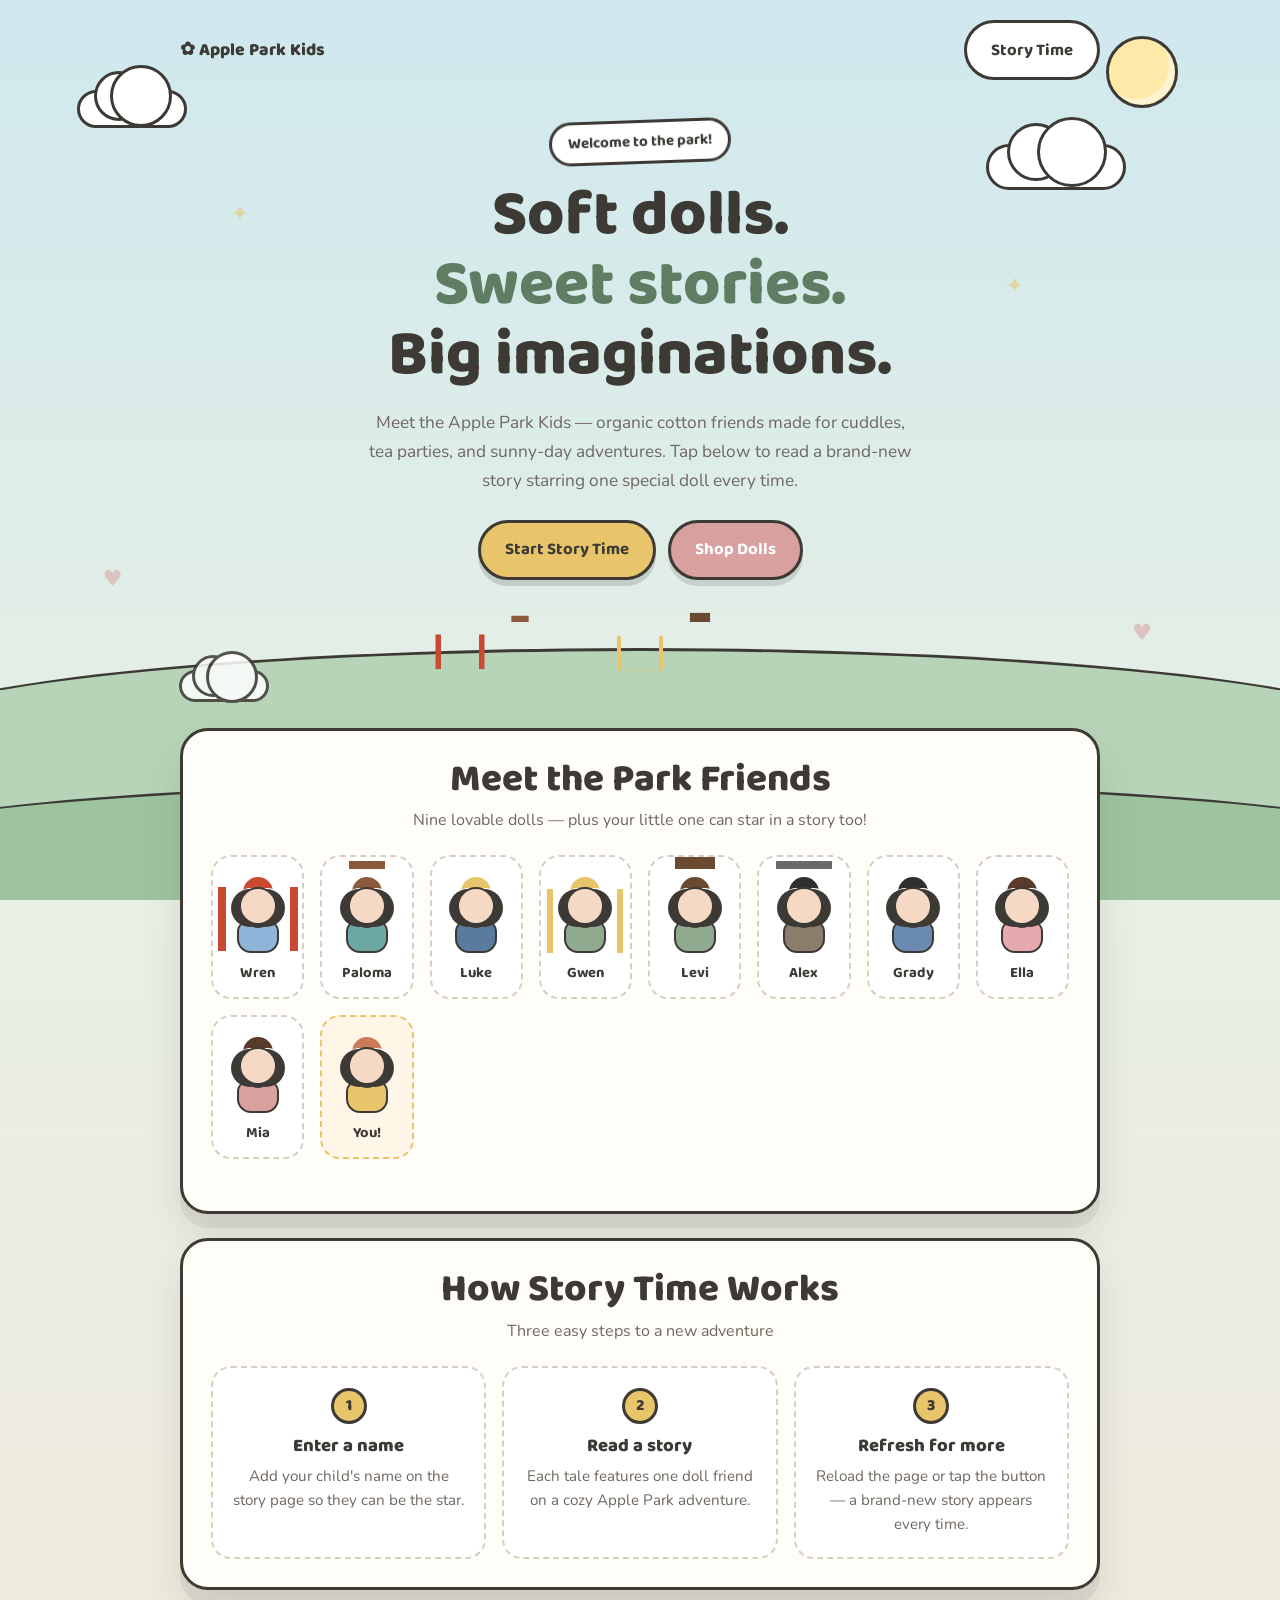
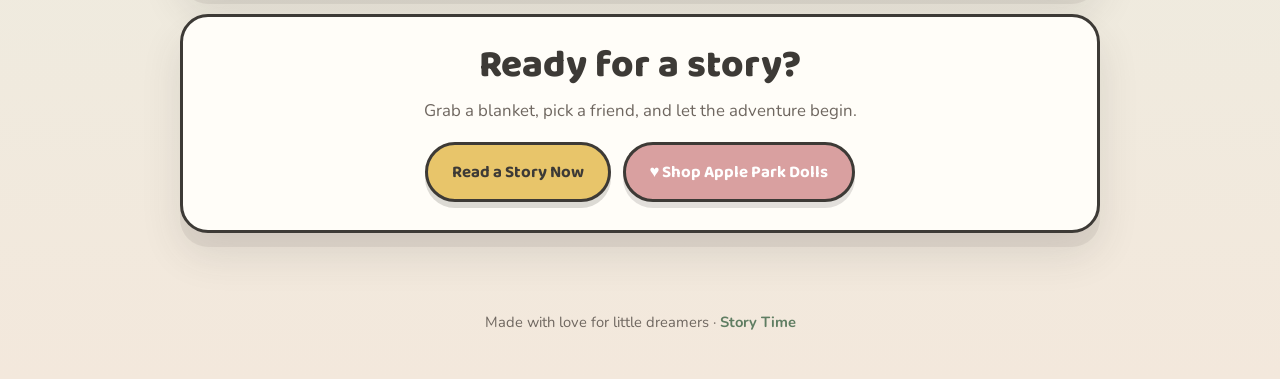
==== commit 052b3d4c: "Add dedicated landing page and separate story page index.html is now a welcoming landing page with h" ====
--- a/index.html
+++ b/index.html
@@ -3,7 +3,7 @@
 <head>
   <meta charset="UTF-8">
   <meta name="viewport" content="width=device-width, initial-scale=1.0">
-  <title>Apple Park Kids — Story Time</title>
+  <title>Apple Park Kids — Welcome</title>
   <link rel="preconnect" href="https://fonts.googleapis.com">
   <link rel="preconnect" href="https://fonts.gstatic.com" crossorigin>
   <link href="https://fonts.googleapis.com/css2?family=Baloo+2:wght@500;600;700;800&family=Nunito:wght@400;600;700&display=swap" rel="stylesheet">
@@ -23,28 +23,46 @@
     <div class="doodle doodle-heart heart-2">♥</div>
   </div>
 
-  <main class="page">
-    <header class="landing-hero">
-      <div class="hero-badge">✿ Apple Park Kids ✿</div>
-      <h1>Meet our friends<br><span>and read a story!</span></h1>
+  <header class="top-nav">
+    <a class="nav-logo" href="index.html">✿ Apple Park Kids</a>
+    <a class="btn btn-soft nav-cta" href="story.html">Story Time</a>
+  </header>
+
+  <main class="page landing-page">
+    <section class="landing-hero">
+      <div class="hero-badge">Welcome to the park!</div>
+      <h1>Soft dolls.<br><span>Sweet stories.</span><br>Big imaginations.</h1>
       <p class="hero-copy">
-        Every refresh brings a brand-new adventure with one special doll friend.
-        Tea parties, swings, songs, and sunny days at the park.
+        Meet the Apple Park Kids — organic cotton friends made for cuddles,
+        tea parties, and sunny-day adventures. Tap below to read a brand-new
+        story starring one special doll every time.
       </p>
-      <a class="btn btn-primary hero-cta" href="#story-time">Read a story now</a>
+      <div class="hero-actions">
+        <a class="btn btn-primary" href="story.html">Start Story Time</a>
+        <a
+          class="btn btn-shop"
+          href="https://appleparkkids.com/?srsltid=AfmBOoqR38m2IW-x5I55hVAITCQpHzu-LRYU1S2SLIgJCenwOf2YPJiV"
+          target="_blank"
+          rel="noopener noreferrer"
+        >
+          Shop Dolls
+        </a>
+      </div>
       <div class="hero-dolls" aria-hidden="true">
         <div class="mini-doll doll-wren"></div>
         <div class="mini-doll doll-paloma"></div>
         <div class="mini-doll doll-luke"></div>
         <div class="mini-doll doll-gwen"></div>
         <div class="mini-doll doll-levi"></div>
+        <div class="mini-doll doll-ella"></div>
+        <div class="mini-doll doll-mia"></div>
       </div>
-    </header>
+    </section>
 
-    <section class="friends-section card">
+    <section class="card friends-section">
       <div class="section-head">
-        <h2>Our Park Friends</h2>
-        <p>Pick a name, save it, and your little one might star in a tale too!</p>
+        <h2>Meet the Park Friends</h2>
+        <p>Nine lovable dolls — plus your little one can star in a story too!</p>
       </div>
 
       <div class="friends-grid">
@@ -89,49 +107,52 @@
           <span>You!</span>
         </div>
       </div>
-
-      <div class="settings">
-        <label for="child-name">Your child's name</label>
-        <div class="name-row">
-          <input id="child-name" type="text" placeholder="Type a name here" maxlength="24" autocomplete="off">
-          <button id="save-name" type="button" class="btn btn-soft">Save</button>
-        </div>
-        <p class="hint">Saved names can appear as the star of a story.</p>
-      </div>
     </section>
 
-    <section id="story-time" class="story-section card" aria-live="polite">
+    <section class="card steps-section">
       <div class="section-head">
-        <h2>Today's Story</h2>
-        <p>Refresh the page or tap the button for a new tale.</p>
+        <h2>How Story Time Works</h2>
+        <p>Three easy steps to a new adventure</p>
       </div>
 
-      <article id="story-card" class="story-card">
-        <div class="character-badge" id="character-badge"></div>
-        <div class="story-doll-wrap">
-          <div id="story-doll" class="doll" aria-hidden="true"></div>
-        </div>
-        <h3 id="story-title"></h3>
-        <div id="story-body" class="story-body"></div>
-        <div class="story-shop">
-          <a
-            href="https://appleparkkids.com/?srsltid=AfmBOoqR38m2IW-x5I55hVAITCQpHzu-LRYU1S2SLIgJCenwOf2YPJiV"
-            target="_blank"
-            rel="noopener noreferrer"
-            class="btn btn-shop"
-          >
-            ♥ Shop Apple Park Dolls
-          </a>
-        </div>
-      </article>
+      <ol class="steps-list">
+        <li class="step-card">
+          <span class="step-num">1</span>
+          <h3>Enter a name</h3>
+          <p>Add your child's name on the story page so they can be the star.</p>
+        </li>
+        <li class="step-card">
+          <span class="step-num">2</span>
+          <h3>Read a story</h3>
+          <p>Each tale features one doll friend on a cozy Apple Park adventure.</p>
+        </li>
+        <li class="step-card">
+          <span class="step-num">3</span>
+          <h3>Refresh for more</h3>
+          <p>Reload the page or tap the button — a brand-new story appears every time.</p>
+        </li>
+      </ol>
+    </section>
 
-      <footer class="footer">
-        <button id="refresh-btn" type="button" class="btn btn-primary">Tell me another story!</button>
-        <p class="footer-note">Or refresh your browser for a surprise.</p>
-      </footer>
+    <section class="cta-banner card">
+      <h2>Ready for a story?</h2>
+      <p>Grab a blanket, pick a friend, and let the adventure begin.</p>
+      <div class="hero-actions">
+        <a class="btn btn-primary" href="story.html">Read a Story Now</a>
+        <a
+          class="btn btn-shop"
+          href="https://appleparkkids.com/?srsltid=AfmBOoqR38m2IW-x5I55hVAITCQpHzu-LRYU1S2SLIgJCenwOf2YPJiV"
+          target="_blank"
+          rel="noopener noreferrer"
+        >
+          ♥ Shop Apple Park Dolls
+        </a>
+      </div>
     </section>
   </main>
 
-  <script src="story.js"></script>
+  <footer class="site-footer">
+    <p>Made with love for little dreamers · <a href="story.html">Story Time</a></p>
+  </footer>
 </body>
 </html>
--- a/styles.css
+++ b/styles.css
@@ -178,12 +178,134 @@
   50% { transform: translateY(-8px) rotate(6deg); }
 }
 
+.top-nav {
+  position: relative;
+  z-index: 2;
+  display: flex;
+  align-items: center;
+  justify-content: space-between;
+  width: min(920px, calc(100% - 2rem));
+  margin: 0 auto;
+  padding: 1.25rem 0 0;
+}
+
+.nav-logo {
+  font-family: "Baloo 2", cursive;
+  font-weight: 800;
+  font-size: 1.1rem;
+  color: var(--ink);
+  text-decoration: none;
+}
+
+.nav-cta {
+  padding: 0.55rem 1.1rem;
+  font-size: 0.95rem;
+}
+
 .page {
   position: relative;
   z-index: 1;
   width: min(920px, calc(100% - 2rem));
   margin: 0 auto;
-  padding: 2rem 0 4rem;
+  padding: 1.5rem 0 4rem;
+}
+
+.landing-page .landing-hero {
+  padding-top: 1rem;
+}
+
+.hero-actions {
+  display: flex;
+  flex-wrap: wrap;
+  justify-content: center;
+  gap: 0.75rem;
+}
+
+.steps-section {
+  margin-top: 1.5rem;
+}
+
+.steps-list {
+  list-style: none;
+  margin: 0;
+  padding: 0;
+  display: grid;
+  grid-template-columns: repeat(auto-fit, minmax(200px, 1fr));
+  gap: 1rem;
+}
+
+.step-card {
+  background: #fff;
+  border: 2px dashed #d8cfc4;
+  border-radius: 20px;
+  padding: 1.25rem;
+  text-align: center;
+}
+
+.step-num {
+  display: inline-flex;
+  align-items: center;
+  justify-content: center;
+  width: 36px;
+  height: 36px;
+  border: var(--stroke) solid var(--outline);
+  border-radius: 50%;
+  background: var(--mustard);
+  font-family: "Baloo 2", cursive;
+  font-weight: 800;
+  margin-bottom: 0.75rem;
+}
+
+.step-card h3 {
+  margin: 0 0 0.5rem;
+  font-size: 1.15rem;
+}
+
+.step-card p {
+  margin: 0;
+  font-size: 0.95rem;
+  line-height: 1.6;
+  color: var(--muted);
+}
+
+.cta-banner {
+  margin-top: 1.5rem;
+  text-align: center;
+}
+
+.cta-banner h2 {
+  margin: 0;
+  font-size: clamp(1.8rem, 4vw, 2.4rem);
+}
+
+.cta-banner p {
+  margin: 0.75rem 0 1.25rem;
+  color: var(--muted);
+  font-size: 1.05rem;
+}
+
+.site-footer {
+  position: relative;
+  z-index: 1;
+  text-align: center;
+  padding: 0 1rem 2rem;
+  color: var(--muted);
+  font-size: 0.92rem;
+}
+
+.site-footer a {
+  color: var(--sage-dark);
+  font-weight: 700;
+  text-decoration: none;
+}
+
+.story-header {
+  text-align: center;
+  margin-bottom: 1.25rem;
+}
+
+.story-header h1 {
+  font-size: clamp(2rem, 5vw, 3rem);
 }
 
 .card {
@@ -455,8 +577,7 @@
 }
 
 .settings {
-  padding-top: 0.5rem;
-  border-top: 2px dashed #e0d5c8;
+  margin-bottom: 1.25rem;
 }
 
 .settings label {
@@ -492,7 +613,7 @@
 }
 
 .story-section {
-  margin-top: 1.5rem;
+  margin-top: 0;
 }
 
 .story-card {
@@ -535,7 +656,8 @@
   transform: scale(1.35);
 }
 
-#story-title {
+#story-title,
+.story-card h2 {
   margin: 0 0 1rem;
   font-size: clamp(1.5rem, 4vw, 2rem);
   color: var(--sage-dark);
